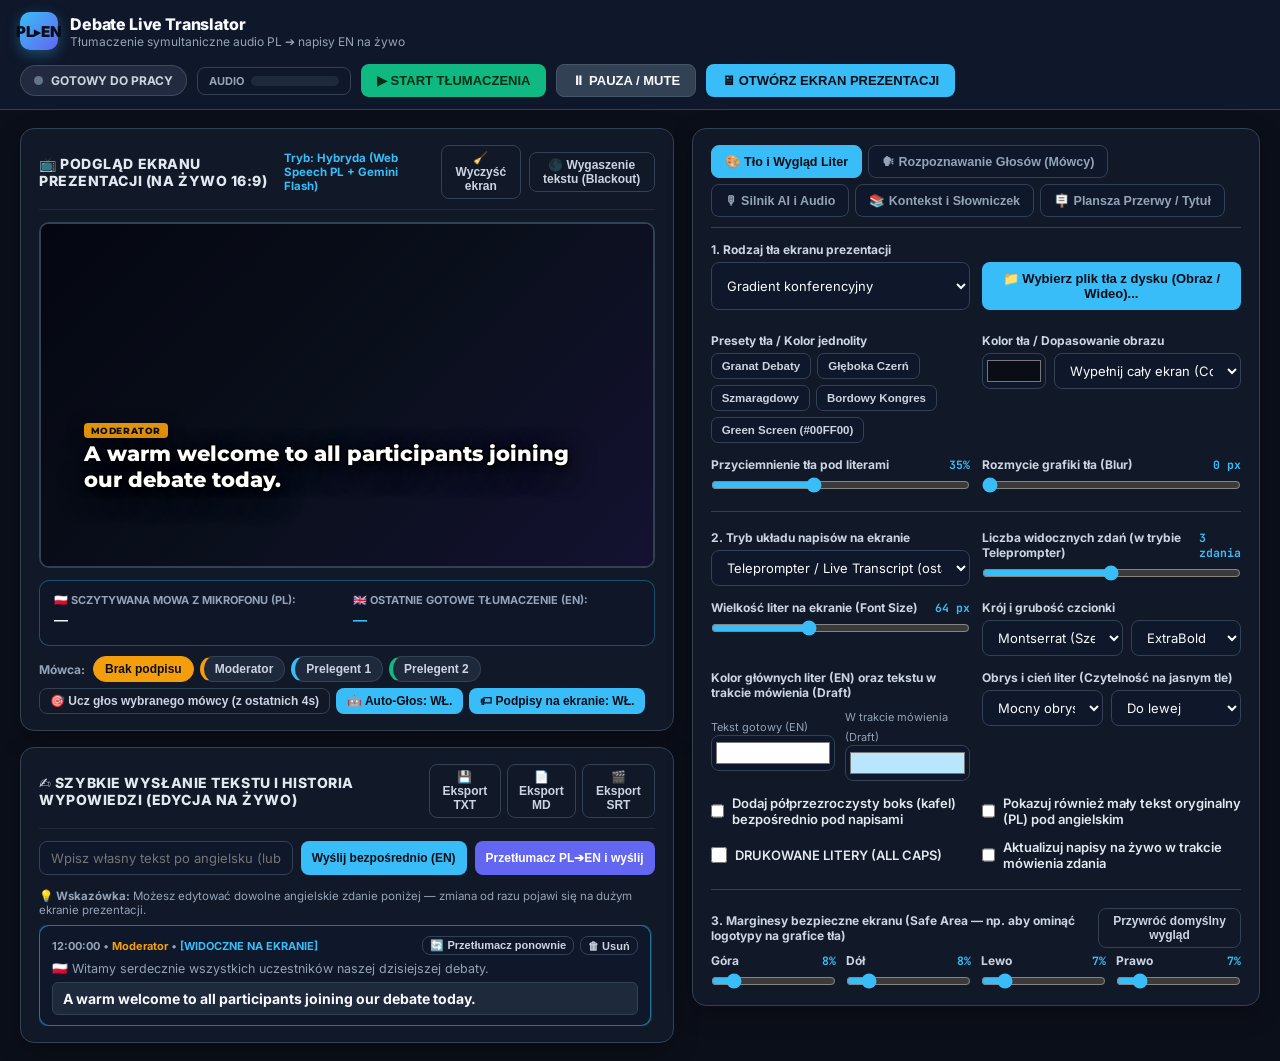
==== index.html @ cc870d62 "Initial commit: Debate Live Translator (PL -> EN) with installer and WeSpeaker CAM++ ONNX" ====
<!DOCTYPE html>
<html lang="pl">
<head>
  <meta charset="UTF-8" />
  <meta name="viewport" content="width=device-width, initial-scale=1.0" />
  <title>Panel Operatora — Debate Live Translator (PL -> EN)</title>
  <link rel="preconnect" href="https://fonts.googleapis.com">
  <link rel="preconnect" href="https://fonts.gstatic.com" crossorigin>
  <link href="https://fonts.googleapis.com/css2?family=Inter:wght@500;600;700;800;900&family=JetBrains+Mono:wght@600;700&family=Montserrat:wght@600;700;800;900&family=Oswald:wght@600;700&family=Roboto:wght@700;900&display=swap" rel="stylesheet">
  <link rel="stylesheet" href="app.css" />
</head>
<body class="operator-body">
  <!-- PASEK GÓRNY OPERATORA -->
  <header class="op-header">
    <div class="op-brand">
      <div class="op-logo-badge">PL▸EN</div>
      <div>
        <div class="op-brand-title">Debate Live Translator</div>
        <div class="op-brand-sub">Tłumaczenie symultaniczne audio PL ➔ napisy EN na żywo</div>
      </div>
    </div>

    <div class="op-transport-bar">
      <!-- Status pracy -->
      <div id="statusPill" class="status-pill">
        <span class="status-dot"></span>
        <span id="statusText">GOTOWY DO PRACY</span>
      </div>

      <!-- Wskaźnik wysterowania dźwięku (VU Meter) -->
      <div class="vu-meter-box" title="Poziom sygnału wejściowego audio na żywo">
        <span class="vu-label">AUDIO</span>
        <div class="vu-track">
          <div id="vuMeterFill" class="vu-fill"></div>
        </div>
      </div>

      <!-- Przyciski Start / Stop / Mute -->
      <button id="btnStartStop" class="btn btn-start">
        ▶ START TŁUMACZENIA
      </button>
      <button id="btnMute" class="btn btn-mute" title="Wycisz wejście na czas przerwy (Skrót: Ctrl+M)">
        ⏸ PAUZA / MUTE
      </button>

      <!-- Otwieranie Ekranu Prezentacji na rzutnik / drugi monitor -->
      <button id="btnOpenScreenWindow" class="btn btn-primary" title="Otwiera czyste okno prezentacji do przeciągnięcia na rzutnik / TV">
        🖥 OTWÓRZ EKRAN PREZENTACJI
      </button>
    </div>
  </header>

  <!-- Pasek komunikatów błędów / ostrzeżeń (ukryty domyślnie) -->
  <div id="errorAlertBox" class="alert-banner hidden" style="margin: 12px 20px 0;">
    <span id="errorAlertText"></span>
    <button id="btnDismissError" class="btn btn-sm btn-outline">Zamknij</button>
  </div>

  <!-- GŁÓWNY OBSZAR ROBOCZY -->
  <main class="op-workspace">
    <!-- LEWA KOLUMNA: Podgląd Ekranu Na Żywo + Sterowanie Napisami + Historia -->
    <div class="op-column">
      <!-- Karta 1: Podgląd Ekranu Prezentacji 16:9 -->
      <section class="card">
        <div class="card-header">
          <div class="card-title">
            <span>📺 Podgląd Ekranu Prezentacji (Na żywo 16:9)</span>
          </div>
          <div style="display: flex; gap: 8px; align-items: center;">
            <span id="activeModeBadge" style="font-size: 11.5px; color: #38bdf8; font-weight: 700;"></span>
            <button id="btnClearScreen" class="btn btn-sm btn-outline" title="Usuwa dotychczasowe napisy z ekranu">
              🧹 Wyczyść ekran
            </button>
            <button id="btnToggleBlackout" class="btn btn-sm btn-outline" title="Ukrywa napisy i zostawia samo tło">
              🌑 Wygaszenie tekstu (Blackout)
            </button>
          </div>
        </div>

        <!-- Mini-Monitor renderujący dokładnie ten sam widok co screen.html -->
        <div class="preview-monitor-wrapper" id="previewMonitorWrapper">
          <div class="stage-bg-layer" id="prevBgLayer">
            <img id="prevBgImage" class="stage-bg-media hidden" alt="" />
            <video id="prevBgVideo" class="stage-bg-media hidden" autoplay loop muted playsinline></video>
            <div id="prevBgOverlay" class="stage-bg-overlay"></div>
          </div>
          <div class="stage-safe-area" id="prevSafeArea">
            <div id="prevCustomBanner" class="stage-custom-banner hidden">
              <div class="banner-card">
                <h1 id="prevBannerTitle" class="banner-title"></h1>
                <p id="prevBannerSubtitle" class="banner-subtitle"></p>
              </div>
            </div>
            <div id="prevSubtitlesContainer" class="stage-subtitles-container">
              <div id="prevSpeakerBadge" class="stage-speaker-badge hidden"></div>
              <div id="prevLinesWrapper" class="stage-lines-wrapper"></div>
            </div>
          </div>
        </div>

        <!-- Podgląd Live Draft (co system słyszy i tłumaczy w tym ułamku sekundy) -->
        <div class="live-draft-panel">
          <div>
            <div class="draft-col-label">🇵🇱 Sczytywana mowa z mikrofonu (PL):</div>
            <div id="liveDraftPl" class="draft-col-text">—</div>
          </div>
          <div>
            <div class="draft-col-label">🇬🇧 Ostatnie gotowe tłumaczenie (EN):</div>
            <div id="liveDraftEn" class="draft-col-text en">—</div>
          </div>
        </div>

        <!-- Pasek szybkiego wyboru aktualnego mówcy oraz statusu Auto-Rozpoznawania Głosu -->
        <div class="speakers-bar" style="justify-content: space-between;">
          <div style="display: flex; align-items: center; flex-wrap: wrap; gap: 6px;">
            <span style="font-size: 12px; font-weight: 700; color: #94a3b8; margin-right: 2px;">Mówca:</span>
            <div id="speakerChipsContainer" style="display: flex; flex-wrap: wrap; gap: 6px;"></div>
          </div>
          <div style="display: flex; align-items: center; gap: 6px; flex-wrap: wrap;">
            <button id="btnQuickLearnActiveVoice" class="btn btn-sm btn-outline" title="Przypisz głos słyszany przez ostatnie 4 sekundy do aktualnie wybranego mówcy">
              🎯 Ucz głos wybranego mówcy (z ostatnich 4s)
            </button>
            <button id="btnQuickToggleAutoVoice" class="btn btn-sm btn-primary" title="Włącz/wyłącz automatyczne rozpoznawanie mówcy po barwie głosu">
              🤖 Auto-Głos: WŁ.
            </button>
            <button id="btnQuickToggleSpeakerBadges" class="btn btn-sm btn-outline" title="Pokaż lub ukryj kolorowe podpisy mówców na dużym ekranie prezentacji">
              🏷 Podpisy na ekranie: WŁ.
            </button>
          </div>
        </div>
      </section>

      <!-- Karta 2: Ręczne wprowadzenie tekstu / Szybka interwencja + Historia Wypowiedzi -->
      <section class="card">
        <div class="card-header">
          <div class="card-title">
            <span>✍️ Szybkie Wysłanie Tekstu i Historia Wypowiedzi (Edycja na żywo)</span>
          </div>
          <div style="display: flex; gap: 6px;">
            <button id="btnExportTxt" class="btn btn-sm btn-outline" title="Zapisz pełny przebieg debaty do pliku TXT">
              💾 Eksport TXT
            </button>
            <button id="btnExportMd" class="btn btn-sm btn-outline" title="Zapisz pełny przebieg debaty PL+EN do pliku Markdown">
              📄 Eksport MD
            </button>
            <button id="btnExportSrt" class="btn btn-sm btn-outline" title="Zapisz napisy w formacie wideo SRT">
              🎬 Eksport SRT
            </button>
          </div>
        </div>

        <!-- Ręczne wpisanie zdania (PL lub EN) -->
        <div style="display: flex; gap: 8px; margin-bottom: 14px; flex-wrap: wrap;">
          <input
            type="text"
            id="manualTextInput"
            class="input"
            style="flex: 1; min-width: 240px;"
            placeholder="Wpisz własny tekst po angielsku (lub po polsku) aby wyświetlić go na ekranie..."
          />
          <button id="btnSendManualEn" class="btn btn-sm btn-primary" title="Wyślij wpisany tekst bezpośrednio na ekran jako gotowe zdanie EN">
            Wyślij bezpośrednio (EN)
          </button>
          <button id="btnTranslateAndSendManual" class="btn btn-sm btn-indigo" title="Przetłumacz wpisany polski tekst przez Gemini i wyślij na ekran">
            Przetłumacz PL➔EN i wyślij
          </button>
        </div>

        <div style="font-size: 11.5px; color: #94a3b8; margin-bottom: 8px;">
          💡 <b>Wskazówka:</b> Możesz edytować dowolne angielskie zdanie poniżej — zmiana od razu pojawi się na dużym ekranie prezentacji.
        </div>

        <!-- Lista dotychczasowych wypowiedzi -->
        <div id="transcriptList" class="transcript-list"></div>
      </section>
    </div>

    <!-- PRAWA KOLUMNA: Konfiguracja Tła, Wielkości Liter, Rozpoznawania Głosów, Silnika Gemini AI, Słowniczka -->
    <div class="op-column">
      <section class="card">
        <!-- Nawigacja Zakładek -->
        <div class="tabs-nav">
          <button class="tab-btn active" data-tab="tabAppearance">🎨 Tło i Wygląd Liter</button>
          <button class="tab-btn" data-tab="tabVoices">🗣 Rozpoznawanie Głosów (Mówcy)</button>
          <button class="tab-btn" data-tab="tabEngine">🎙 Silnik AI i Audio</button>
          <button class="tab-btn" data-tab="tabContext">📚 Kontekst i Słowniczek</button>
          <button class="tab-btn" data-tab="tabBanner">🪧 Plansza Przerwy / Tytuł</button>
        </div>

        <!-- ZAKŁADKA 1: TŁO I WYGLĄD LITER -->
        <div id="tabAppearance" class="tab-pane active">
          <!-- Sekcja A: Wybór Tła -->
          <div class="field-group">
            <label class="field-label">
              <span>1. Rodzaj tła ekranu prezentacji</span>
            </label>
            <div class="form-grid">
              <select id="selBgType" class="select">
                <option value="gradient">Gradient konferencyjny</option>
                <option value="image">Własny obraz / grafika z dysku (JPG, PNG, WebP)</option>
                <option value="video">Własne wideo w pętli z dysku (MP4, WebM)</option>
                <option value="color">Jednolity kolor tła</option>
                <option value="chroma">Green Screen / Chroma Key (do OBS / miksera wideo)</option>
              </select>

              <div>
                <input type="file" id="fileBgUpload" accept="image/*,video/mp4,video/webm" class="hidden" />
                <button id="btnUploadBg" class="btn btn-primary" style="width: 100%;">
                  📁 Wybierz plik tła z dysku (Obraz / Wideo)...
                </button>
              </div>
            </div>
            <div id="bgFileInfo" style="font-size: 12px; color: #38bdf8; margin-top: 4px;"></div>
          </div>

          <!-- Szybkie presety tła i kolorów -->
          <div class="form-grid">
            <div class="field-group">
              <label class="field-label">Presety tła / Kolor jednolity</label>
              <div class="preset-chips">
                <button class="preset-chip" data-bg-preset="navy">Granat Debaty</button>
                <button class="preset-chip" data-bg-preset="cinema-black">Głęboka Czerń</button>
                <button class="preset-chip" data-bg-preset="emerald">Szmaragdowy</button>
                <button class="preset-chip" data-bg-preset="burgundy">Bordowy Kongres</button>
                <button class="preset-chip" data-bg-preset="greenscreen">Green Screen (#00FF00)</button>
              </div>
            </div>

            <div class="field-group">
              <label class="field-label">
                <span>Kolor tła / Dopasowanie obrazu</span>
              </label>
              <div style="display: flex; gap: 8px;">
                <input type="color" id="inpBgColor" value="#090D16" title="Wybierz własny kolor jednolity" style="width: 64px;" />
                <select id="selBgFit" class="select" style="flex: 1;">
                  <option value="cover">Wypełnij cały ekran (Cover)</option>
                  <option value="contain">Dopasuj w całości (Contain — bez przycinania)</option>
                  <option value="fill">Rozciągnij 100% (Stretch)</option>
                </select>
              </div>
            </div>
          </div>

          <!-- Przyciemnienie i rozmycie tła pod napisami -->
          <div class="form-grid">
            <div class="field-group">
              <label class="field-label">
                <span>Przyciemnienie tła pod literami</span>
                <span id="valBgDim" class="field-value-badge">35%</span>
              </label>
              <input type="range" id="rngBgDim" min="0" max="92" step="2" value="35" />
            </div>

            <div class="field-group">
              <label class="field-label">
                <span>Rozmycie grafiki tła (Blur)</span>
                <span id="valBgBlur" class="field-value-badge">0 px</span>
              </label>
              <input type="range" id="rngBgBlur" min="0" max="28" step="1" value="0" />
            </div>
          </div>

          <hr style="border: none; border-top: 1px solid var(--border-color); margin: 4px 0;" />

          <!-- Sekcja B: Typografia i Duże Wyraźne Litery -->
          <div class="form-grid">
            <div class="field-group">
              <label class="field-label">
                <span>2. Tryb układu napisów na ekranie</span>
              </label>
              <select id="selDisplayMode" class="select">
                <option value="teleprompter">Teleprompter / Live Transcript (ostatnie 2–4 zdania)</option>
                <option value="single-center">Tylko aktualna wypowiedź (Centralnie na środku)</option>
                <option value="lower-third">Napisy u dołu ekranu (Dolna belka / Cinema)</option>
              </select>
            </div>

            <div class="field-group">
              <label class="field-label">
                <span>Liczba widocznych zdań (w trybie Teleprompter)</span>
                <span id="valMaxItems" class="field-value-badge">3 zdania</span>
              </label>
              <input type="range" id="rngMaxItems" min="1" max="5" step="1" value="3" />
            </div>
          </div>

          <div class="form-grid">
            <div class="field-group">
              <label class="field-label">
                <span>Wielkość liter na ekranie (Font Size)</span>
                <span id="valFontSize" class="field-value-badge">64 px</span>
              </label>
              <input type="range" id="rngFontSize" min="28" max="125" step="2" value="64" />
            </div>

            <div class="field-group">
              <label class="field-label">
                <span>Krój i grubość czcionki</span>
              </label>
              <div style="display: flex; gap: 8px;">
                <select id="selFontFamily" class="select" style="flex: 1;">
                  <option value="'Montserrat', 'Segoe UI', system-ui, sans-serif">Montserrat (Szeroka, konferencyjna)</option>
                  <option value="'Inter', 'Segoe UI', system-ui, sans-serif">Inter (Nowoczesna, czytelna)</option>
                  <option value="'Roboto', Arial, sans-serif">Roboto (Klasyczna TV)</option>
                  <option value="'Oswald', Impact, sans-serif">Oswald (Wysoka, kondensowana)</option>
                  <option value="'Arial Black', Gadget, sans-serif">Arial Black (Maksymalnie gruba)</option>
                  <option value="Georgia, serif">Georgia (Szeryfowa, elegancka)</option>
                </select>
                <select id="selFontWeight" class="select" style="width: 110px;">
                  <option value="600">SemiBold</option>
                  <option value="700">Bold</option>
                  <option value="800" selected>ExtraBold</option>
                  <option value="900">Black</option>
                </select>
              </div>
            </div>
          </div>

          <div class="form-grid">
            <div class="field-group">
              <label class="field-label">Kolor głównych liter (EN) oraz tekstu w trakcie mówienia (Draft)</label>
              <div style="display: flex; gap: 10px; align-items: center;">
                <div style="flex: 1;">
                  <span style="font-size: 11px; color: #94a3b8;">Tekst gotowy (EN)</span>
                  <input type="color" id="inpTextColor" value="#FFFFFF" />
                </div>
                <div style="flex: 1;">
                  <span style="font-size: 11px; color: #94a3b8;">W trakcie mówienia (Draft)</span>
                  <input type="color" id="inpDraftColor" value="#BAE6FD" />
                </div>
              </div>
            </div>

            <div class="field-group">
              <label class="field-label">
                <span>Obrys i cień liter (Czytelność na jasnym tle)</span>
              </label>
              <div style="display: flex; gap: 8px;">
                <select id="selTextShadow" class="select" style="flex: 1;">
                  <option value="strong-outline">Mocny obrys + cień (Najlepsza czytelność)</option>
                  <option value="strong-drop">Głęboki cień kinowy</option>
                  <option value="soft">Delikatny cień</option>
                  <option value="neon-glow">Poświata konferencyjna</option>
                  <option value="none">Brak cienia</option>
                </select>
                <select id="selTextAlign" class="select" style="width: 130px;">
                  <option value="center">Wyśrodkuj</option>
                  <option value="left">Do lewej</option>
                </select>
              </div>
            </div>
          </div>

          <div class="form-grid">
            <label class="checkbox-row">
              <input type="checkbox" id="chkTextBoxEnabled" />
              <span>Dodaj półprzezroczysty boks (kafel) bezpośrednio pod napisami</span>
            </label>

            <label class="checkbox-row">
              <input type="checkbox" id="chkShowPolishOriginal" />
              <span>Pokazuj również mały tekst oryginalny (PL) pod angielskim</span>
            </label>

            <label class="checkbox-row">
              <input type="checkbox" id="chkUppercaseText" />
              <span>DRUKOWANE LITERY (ALL CAPS)</span>
            </label>

            <label class="checkbox-row">
              <input type="checkbox" id="chkShowLiveDraft" checked />
              <span>Aktualizuj napisy na żywo w trakcie mówienia zdania</span>
            </label>
          </div>

          <hr style="border: none; border-top: 1px solid var(--border-color); margin: 4px 0;" />

          <!-- Sekcja C: Marginesy bezpieczne (aby nie zasłaniać logotypów na tle) -->
          <div class="field-group">
            <label class="field-label">
              <span>3. Marginesy bezpieczne ekranu (Safe Area — np. aby ominąć logotypy na grafice tła)</span>
              <button id="btnResetAppearance" class="btn btn-sm btn-outline">Przywróć domyślny wygląd</button>
            </label>
            <div class="form-grid-4">
              <div class="field-group">
                <label class="field-label">Góra <span id="valMarginTop" class="field-value-badge">8%</span></label>
                <input type="range" id="rngMarginTop" min="2" max="45" step="1" value="8" />
              </div>
              <div class="field-group">
                <label class="field-label">Dół <span id="valMarginBottom" class="field-value-badge">8%</span></label>
                <input type="range" id="rngMarginBottom" min="2" max="45" step="1" value="8" />
              </div>
              <div class="field-group">
                <label class="field-label">Lewo <span id="valMarginLeft" class="field-value-badge">7%</span></label>
                <input type="range" id="rngMarginLeft" min="2" max="35" step="1" value="7" />
              </div>
              <div class="field-group">
                <label class="field-label">Prawo <span id="valMarginRight" class="field-value-badge">7%</span></label>
                <input type="range" id="rngMarginRight" min="2" max="35" step="1" value="7" />
              </div>
            </div>
          </div>
        </div>

        <!-- ZAKŁADKA: ROZPOZNAWANIE GŁOSÓW (MÓWCY) -->
        <div id="tabVoices" class="tab-pane">
          <div class="help-note">
            <b>Automatyczne rozpoznawanie głosów (Voiceprint ID):</b> System analizuje barwę głosu (widmo Mel + ton podstawowy F0 krtani) w czasie rzeczywistym. Możesz przyuczyć głos każdego prelegenta <b>jednym kliknięciem w trakcie debaty</b> (z bufora ostatnich 4 sekund mowy), <b>nagrać próbkę 4s</b> przed debatą lub <b>wgrać plik audio</b> z głosem mówcy.
          </div>

          <!-- Pasek telemetrii głosu na żywo -->
          <div class="voice-live-telemetry">
            <div>
              <span style="color: #94a3b8; font-weight: 600;">Wykryty głos na żywo:</span>
              <b id="voiceLiveDetectedLabel" style="color: #38bdf8; margin-left: 6px;">Oczekiwanie na mowę...</b>
            </div>
            <div style="display: flex; align-items: center; gap: 14px;">
              <span>Ton głosu (F0): <b id="voiceLivePitchLabel" style="color: #cbd5e1; font-family: 'JetBrains Mono', monospace;">— Hz</b></span>
              <span>Dopasowanie: <b id="voiceLiveConfidenceLabel" style="color: #10b981; font-family: 'JetBrains Mono', monospace;">—%</b></span>
            </div>
          </div>

          <!-- Przełączniki globalne dla rozpoznawania mówców -->
          <div class="form-grid">
            <label class="checkbox-row">
              <input type="checkbox" id="chkAutoVoiceId" checked />
              <span>Automatycznie przełączaj mówcę po rozpoznaniu głosu</span>
            </label>

            <label class="checkbox-row">
              <input type="checkbox" id="chkShowSpeakerBadge" checked />
              <span>Wyświetlaj kolorowe podpisy mówców przy zdaniach na ekranie</span>
            </label>
          </div>

          <div class="field-group">
            <label class="field-label">
              <span>Czułość zmiany mówcy (Próg pewności dopasowania barwy głosu)</span>
              <span id="valVoiceSensitivity" class="field-value-badge">68%</span>
            </label>
            <input type="range" id="rngVoiceSensitivity" min="52" max="86" step="2" value="68" />
          </div>

          <!-- Dodawanie nowego prelegenta -->
          <div class="field-group">
            <label class="field-label">
              <span>Profile głosowe uczestników debaty (Imię i nazwisko, kolor etykiety, próbka głosu)</span>
            </label>
            <div style="display: flex; gap: 8px;">
              <input
                type="text"
                id="inpNewSpeakerName"
                class="input"
                placeholder="Wpisz imię i nazwisko lub rolę (np. Jan Kowalski, Moderator)..."
              />
              <button id="btnAddVoiceSpeaker" class="btn btn-primary btn-sm" style="white-space: nowrap;">
                ➕ Dodaj mówcę
              </button>
            </div>
          </div>

          <div id="voiceEnrollmentStatusMsg" style="font-size: 12px; color: #38bdf8; min-height: 18px;"></div>

          <!-- Lista kart prelegentów z przyciskami przyuczania głosu -->
          <div id="voiceProfilesContainer" class="voice-profiles-list"></div>
          <input type="file" id="fileVoiceSampleUpload" accept="audio/*,video/mp4,video/webm" class="hidden" />
        </div>

        <!-- ZAKŁADKA 2: SILNIK AI I AUDIO -->
        <div id="tabEngine" class="tab-pane">
          <div class="help-note">
            Aplikacja obsługuje dwa tryby pracy z <b>Google Gemini API</b> oraz <b>Tryb Demo</b>. Klucz API możesz bezpłatnie lub komercyjnie wygenerować w <b>Google AI Studio (aistudio.google.com)</b>. Klucz jest zapisywany wyłącznie lokalnie na Twoim laptopie.
          </div>

          <div class="field-group">
            <label class="field-label">
              <span>Klucz Google Gemini API (GEMINI_API_KEY)</span>
            </label>
            <div style="display: flex; gap: 8px;">
              <input
                type="password"
                id="inpGeminiKey"
                class="input"
                placeholder="Wklej swój klucz AIzaSy..."
                autocomplete="off"
              />
              <button id="btnToggleKeyVisibility" class="btn btn-outline btn-sm">👁 Pokaż</button>
              <button id="btnTestGeminiKey" class="btn btn-primary btn-sm">⚡ Testuj połączenie</button>
            </div>
            <div id="geminiTestResult" style="font-size: 12px; margin-top: 4px;"></div>
          </div>

          <div class="form-grid">
            <div class="field-group">
              <label class="field-label">Tryb przetwarzania mowy i tłumaczenia</label>
              <select id="selEngineMode" class="select">
                <option value="hybrid">1. Hybryda (Web Speech PL na żywo + Gemini Flash) — Najniższe opóźnienie</option>
                <option value="gemini-audio">2. Bezpośredni strumień Audio ➔ Gemini Multimodal Audio API</option>
                <option value="demo">3. Tryb Demo / Symulacja Debaty (Test ekranu bez mikrofonu i klucza)</option>
              </select>
            </div>

            <div class="field-group">
              <label class="field-label">
                <span>Model Google Gemini</span>
                <button id="btnDetectModels" class="btn btn-sm btn-outline" style="padding: 2px 7px;">🔄 Wykryj dostępne modele</button>
              </label>
              <select id="selGeminiModel" class="select">
                <option value="gemini-flash-latest">gemini-flash-latest (Zalecany — zawsze najnowszy Flash)</option>
                <option value="gemini-3-flash-preview">gemini-3-flash-preview (Gemini 3 Flash)</option>
                <option value="gemini-3.1-flash-lite-preview">gemini-3.1-flash-lite-preview (Ultra-szybki Lite)</option>
                <option value="gemini-2.5-flash-lite">gemini-2.5-flash-lite</option>
                <option value="gemini-2.5-flash">gemini-2.5-flash</option>
              </select>
            </div>
          </div>

          <div class="form-grid">
            <div class="field-group">
              <label class="field-label">
                <span>Urządzenie wejściowe Audio (Mikser USB / Line-In / Mikrofon)</span>
                <button id="btnRefreshAudioDevices" class="btn btn-sm btn-outline" style="padding: 2px 7px;">🔄 Odśwież</button>
              </label>
              <select id="selAudioDevice" class="select">
                <option value="default">Domyślne urządzenie wejściowe systemu</option>
              </select>
            </div>

            <div class="field-group">
              <label class="field-label">
                <span>Częstotliwość aktualizacji Live Draft w trakcie zdania</span>
                <span id="valDraftInterval" class="field-value-badge">1.1 s</span>
              </label>
              <input type="range" id="rngDraftInterval" min="600" max="2500" step="100" value="1100" />
            </div>
          </div>
        </div>

        <!-- ZAKŁADKA 3: KONTEKST DEBATY I SŁOWNICZEK -->
        <div id="tabContext" class="tab-pane">
          <div class="help-note">
            Wpisz tutaj temat debaty, nazwiska prelegentów, nazwy własne firm oraz skróty branżowe. Sztuczna inteligencja Gemini będzie z nich korzystać podczas każdego tłumaczenia, automatycznie korygując ewentualne przekręcenia nazwisk przez mikrofon.
          </div>

          <div class="field-group">
            <label class="field-label">Temat i kontekst debaty (instrukcja dla tłumacza AI)</label>
            <textarea
              id="txtDebateTopic"
              class="textarea"
              placeholder="np. Debata o transformacji energetycznej, cyberbezpieczeństwie i roli AI w polskiej gospodarce..."
            ></textarea>
          </div>

          <div class="field-group">
            <label class="field-label">Słowniczek pojęć, nazwisk i nazw własnych (1 pojęcie na linię lub lista)</label>
            <textarea
              id="txtGlossary"
              class="textarea"
              style="min-height: 110px;"
              placeholder="np.&#10;Jan Kowalski (Prezes Zarządu XYZ)&#10;KPO = National Recovery Plan (KPO)&#10;UKE = Office of Electronic Communications"
            ></textarea>
          </div>

          <div class="field-group">
            <label class="field-label">Lista prelegentów (do szybkiego przełączania podpisu mówcy pod podglądem)</label>
            <div style="display: flex; gap: 8px;">
              <input
                type="text"
                id="inpSpeakersList"
                class="input"
                placeholder="Oddziel przecinkami, np. Moderator, Jan Nowak, Anna Kowalska"
              />
              <button id="btnSaveSpeakers" class="btn btn-primary btn-sm">Zapisz mówców</button>
            </div>
          </div>
        </div>

        <!-- ZAKŁADKA 4: PLANSZA PRZERWY / POWITANIA -->
        <div id="tabBanner" class="tab-pane">
          <div class="help-note">
            Plansza pozwala wyświetlić na dużym ekranie estetyczny tytuł debaty przed rozpoczęciem wydarzenia lub komunikat o przerwie (zamiast napisów tłumaczenia).
          </div>

          <div class="field-group">
            <label class="field-label">Główny tytuł planszy (EN / PL)</label>
            <input
              type="text"
              id="inpBannerTitle"
              class="input"
              placeholder="np. WELCOME TO THE PANEL DEBATE"
            />
          </div>

          <div class="field-group">
            <label class="field-label">Podtytuł / informacja dodatkowa</label>
            <input
              type="text"
              id="inpBannerSubtitle"
              class="input"
              placeholder="np. Live English Translation — Starting Shortly"
            />
          </div>

          <div style="display: flex; gap: 10px; flex-wrap: wrap;">
            <button id="btnToggleBanner" class="btn btn-primary">
              🪧 Wyświetl planszę na ekranie prezentacji
            </button>
            <button class="btn btn-outline btn-sm" data-banner-preset="welcome">
              Preset: Powitanie (Welcome)
            </button>
            <button class="btn btn-outline btn-sm" data-banner-preset="break">
              Preset: Przerwa (Short Break)
            </button>
            <button class="btn btn-outline btn-sm" data-banner-preset="qa">
              Preset: Sesja Q&A
            </button>
          </div>
        </div>
      </section>
    </div>
  </main>

  <script type="module" src="operator.js"></script>
</body>
</html>
---- app.css ----
/* ==========================================================================
   app.css — Stylizacja Panelu Operatora (index.html) i Ekranu Prezentacji (screen.html)
   ========================================================================== */

:root {
  --bg-app: #0b0f19;
  --bg-panel: #111827;
  --bg-card: #1e293b;
  --bg-input: #0f172a;
  --border-color: #334155;
  --text-main: #f8fafc;
  --text-muted: #94a3b8;
  --accent-blue: #38bdf8;
  --accent-indigo: #6366f1;
  --accent-green: #10b981;
  --accent-amber: #f59e0b;
  --accent-red: #ef4444;
}

* {
  box-sizing: border-box;
  margin: 0;
  padding: 0;
}

.hidden {
  display: none !important;
}

/* ==========================================================================
   1. EKRAN PREZENTACJI (screen.html) + MINI-PODGLĄD
   ========================================================================== */

.presentation-body {
  width: 100vw;
  height: 100vh;
  overflow: hidden;
  background: #090d16;
  color: #ffffff;
  position: relative;
  user-select: none;
  font-family: 'Montserrat', system-ui, -apple-system, sans-serif;
}

.presentation-body.cursor-hidden {
  cursor: none;
}

.stage-bg-layer {
  position: absolute;
  inset: 0;
  width: 100%;
  height: 100%;
  z-index: 1;
  overflow: hidden;
  transition: background 0.3s ease;
}

.stage-bg-media {
  position: absolute;
  inset: 0;
  width: 100%;
  height: 100%;
  object-position: center center;
}

.stage-bg-overlay {
  position: absolute;
  inset: 0;
  width: 100%;
  height: 100%;
  z-index: 2;
  transition: background 0.25s ease;
}

.stage-safe-area {
  position: relative;
  z-index: 5;
  width: 100%;
  height: 100%;
  display: flex;
  flex-direction: column;
  justify-content: center;
  align-items: stretch;
  transition: padding 0.2s ease;
}

.stage-custom-banner {
  width: 100%;
  display: flex;
  flex-direction: column;
  align-items: center;
  justify-content: center;
  animation: stageFadeIn 0.35s ease;
}

.banner-card {
  max-width: 92%;
}

.banner-title {
  line-height: 1.2;
  margin-bottom: 0.35em;
  word-wrap: break-word;
}

.banner-subtitle {
  line-height: 1.35;
  opacity: 0.9;
}

.stage-subtitles-container {
  width: 100%;
  display: flex;
  flex-direction: column;
  justify-content: center;
  transition: all 0.2s ease;
}

.stage-speaker-badge,
.stage-line-speaker {
  display: inline-block;
  color: #090d16;
  font-weight: 800;
  text-transform: uppercase;
  letter-spacing: 0.06em;
  box-shadow: 0 4px 16px rgba(0, 0, 0, 0.5);
}

.stage-lines-wrapper {
  width: 100%;
  display: flex;
  flex-direction: column;
  justify-content: flex-start;
}

.stage-line-item {
  width: 100%;
  transition: opacity 0.4s ease;
}

.stage-line-en {
  word-wrap: break-word;
  overflow-wrap: break-word;
  transition: color 0.35s ease;
}

.stage-line-pl {
  font-weight: 600;
  opacity: 0.9;
}

@keyframes stageFadeIn {
  from { opacity: 0; }
  to { opacity: 1; }
}

.stage-floating-hud {
  position: fixed;
  right: 24px;
  bottom: 24px;
  z-index: 50;
  display: flex;
  align-items: center;
  gap: 12px;
  background: rgba(15, 23, 42, 0.88);
  border: 1px solid rgba(255, 255, 255, 0.18);
  padding: 10px 16px;
  border-radius: 12px;
  backdrop-filter: blur(10px);
  transition: opacity 0.35s ease, transform 0.35s ease;
}

.stage-floating-hud.hud-hidden {
  opacity: 0;
  pointer-events: none;
  transform: translateY(10px);
}

.hud-hint {
  font-size: 13px;
  color: #cbd5e1;
}

.hud-btn {
  background: var(--accent-blue);
  color: #090d16;
  border: none;
  border-radius: 8px;
  padding: 7px 14px;
  font-weight: 700;
  font-size: 13px;
  cursor: pointer;
}

.hud-btn:hover {
  filter: brightness(1.1);
}

/* ==========================================================================
   2. PANEL OPERATORA (index.html)
   ========================================================================== */

.operator-body {
  background: var(--bg-app);
  color: var(--text-main);
  font-family: 'Inter', system-ui, -apple-system, sans-serif;
  min-height: 100vh;
  display: flex;
  flex-direction: column;
}

/* Pasek Górny (Top Broadcast Bar) */
.op-header {
  background: #0f172a;
  border-bottom: 1px solid var(--border-color);
  padding: 12px 20px;
  display: flex;
  align-items: center;
  justify-content: space-between;
  flex-wrap: wrap;
  gap: 14px;
  position: sticky;
  top: 0;
  z-index: 40;
}

.op-brand {
  display: flex;
  align-items: center;
  gap: 12px;
}

.op-logo-badge {
  width: 38px;
  height: 38px;
  border-radius: 10px;
  background: linear-gradient(135deg, #38bdf8, #6366f1);
  display: flex;
  align-items: center;
  justify-content: center;
  font-weight: 900;
  font-size: 15px;
  color: #090d16;
  box-shadow: 0 4px 14px rgba(56, 189, 248, 0.35);
}

.op-brand-title {
  font-size: 16px;
  font-weight: 800;
  letter-spacing: -0.01em;
}

.op-brand-sub {
  font-size: 12px;
  color: var(--text-muted);
}

/* Główny pasek sterowania na żywo (Start / Stop / VU Meter / Otwórz Ekran) */
.op-transport-bar {
  display: flex;
  align-items: center;
  gap: 10px;
  flex-wrap: wrap;
}

.status-pill {
  display: inline-flex;
  align-items: center;
  gap: 8px;
  padding: 7px 13px;
  border-radius: 999px;
  font-size: 12px;
  font-weight: 700;
  background: rgba(148, 163, 184, 0.14);
  color: #cbd5e1;
  border: 1px solid rgba(148, 163, 184, 0.25);
}

.status-dot {
  width: 9px;
  height: 9px;
  border-radius: 50%;
  background: #64748b;
}

.status-pill.is-running {
  background: rgba(16, 185, 129, 0.15);
  color: #6ee7b7;
  border-color: rgba(16, 185, 129, 0.4);
}

.status-pill.is-running .status-dot {
  background: #10b981;
  box-shadow: 0 0 10px #10b981;
  animation: pulseDot 1.2s infinite;
}

.status-pill.is-muted {
  background: rgba(245, 158, 11, 0.16);
  color: #fcd34d;
  border-color: rgba(245, 158, 11, 0.45);
}

.status-pill.is-muted .status-dot {
  background: #f59e0b;
}

.status-pill.is-error {
  background: rgba(239, 68, 68, 0.16);
  color: #fca5a5;
  border-color: rgba(239, 68, 68, 0.45);
}

.status-pill.is-error .status-dot {
  background: #ef4444;
}

@keyframes pulseDot {
  0%, 100% { transform: scale(1); opacity: 1; }
  50% { transform: scale(1.35); opacity: 0.65; }
}

/* Wskaźnik wysterowania mikrofonu (VU Meter) */
.vu-meter-box {
  display: flex;
  align-items: center;
  gap: 7px;
  background: var(--bg-input);
  border: 1px solid var(--border-color);
  padding: 6px 11px;
  border-radius: 8px;
}

.vu-label {
  font-size: 11px;
  font-weight: 700;
  color: var(--text-muted);
}

.vu-track {
  width: 88px;
  height: 10px;
  background: #1e293b;
  border-radius: 99px;
  overflow: hidden;
  position: relative;
}

.vu-fill {
  height: 100%;
  width: 0%;
  background: linear-gradient(90deg, #10b981 0%, #f59e0b 75%, #ef4444 100%);
  transition: width 0.06s linear;
}

/* Przyciski */
.btn {
  display: inline-flex;
  align-items: center;
  justify-content: center;
  gap: 7px;
  padding: 8px 15px;
  border-radius: 8px;
  font-size: 13px;
  font-weight: 700;
  cursor: pointer;
  border: 1px solid transparent;
  transition: all 0.15s ease;
  color: var(--text-main);
  background: var(--bg-card);
}

.btn:hover {
  filter: brightness(1.1);
}

.btn:active {
  transform: translateY(1px);
}

.btn-start {
  background: var(--accent-green);
  color: #052e16;
}

.btn-stop {
  background: var(--accent-red);
  color: #ffffff;
}

.btn-mute {
  background: #334155;
  border-color: #475569;
}

.btn-mute.active {
  background: var(--accent-amber);
  color: #090d16;
}

.btn-primary {
  background: var(--accent-blue);
  color: #090d16;
}

.btn-indigo {
  background: var(--accent-indigo);
  color: #ffffff;
}

.btn-outline {
  background: transparent;
  border-color: var(--border-color);
  color: #cbd5e1;
}

.btn-outline:hover {
  background: rgba(255, 255, 255, 0.06);
}

.btn-sm {
  padding: 5px 10px;
  font-size: 12px;
}

/* Główna siatka robocza Operatora (2 kolumny) */
.op-workspace {
  flex: 1;
  display: grid;
  grid-template-columns: 1.15fr 1fr;
  gap: 18px;
  padding: 18px 20px;
  max-width: 1920px;
  width: 100%;
  margin: 0 auto;
}

@media (max-width: 1200px) {
  .op-workspace {
    grid-template-columns: 1fr;
  }
}

.op-column {
  display: flex;
  flex-direction: column;
  gap: 16px;
}

.card {
  background: var(--bg-panel);
  border: 1px solid var(--border-color);
  border-radius: 14px;
  padding: 16px 18px;
  box-shadow: 0 8px 24px rgba(0, 0, 0, 0.25);
}

.card-header {
  display: flex;
  align-items: center;
  justify-content: space-between;
  gap: 10px;
  margin-bottom: 12px;
  padding-bottom: 10px;
  border-bottom: 1px solid rgba(255, 255, 255, 0.07);
}

.card-title {
  font-size: 14px;
  font-weight: 800;
  text-transform: uppercase;
  letter-spacing: 0.04em;
  color: #e2e8f0;
  display: flex;
  align-items: center;
  gap: 8px;
}

/* Mini-Monitor Podglądu Na Żywo (16:9) */
.preview-monitor-wrapper {
  width: 100%;
  aspect-ratio: 16 / 9;
  border-radius: 10px;
  overflow: hidden;
  border: 2px solid #334155;
  position: relative;
  background: #050811;
  box-shadow: inset 0 0 20px rgba(0, 0, 0, 0.8);
}

/* Pasek szybkich akcji pod monitorem */
.quick-stage-actions {
  display: flex;
  flex-wrap: wrap;
  gap: 8px;
  margin-top: 12px;
}

/* Boks Aktualnie Mówione (Live Draft PL -> EN) */
.live-draft-panel {
  background: rgba(15, 23, 42, 0.9);
  border: 1px solid rgba(56, 189, 248, 0.35);
  border-radius: 10px;
  padding: 12px 14px;
  margin-top: 12px;
  display: grid;
  grid-template-columns: 1fr 1fr;
  gap: 12px;
}

.draft-col-label {
  font-size: 11px;
  font-weight: 700;
  text-transform: uppercase;
  color: var(--text-muted);
  margin-bottom: 4px;
}

.draft-col-text {
  font-size: 14px;
  font-weight: 600;
  min-height: 22px;
  color: #f1f5f9;
}

.draft-col-text.en {
  color: var(--accent-blue);
  font-weight: 700;
}

/* Lista Mówców (Szybkie przyciski) */
.speakers-bar {
  display: flex;
  align-items: center;
  flex-wrap: wrap;
  gap: 6px;
  margin-top: 10px;
}

.speaker-chip {
  padding: 5px 11px;
  border-radius: 999px;
  font-size: 12px;
  font-weight: 700;
  background: #1e293b;
  color: #cbd5e1;
  border: 1px solid #334155;
  cursor: pointer;
}

.speaker-chip.active {
  background: var(--accent-amber);
  color: #090d16;
  border-color: var(--accent-amber);
}

/* Historia Wypowiedzi (Transkrypcja z edycją na żywo) */
.transcript-list {
  display: flex;
  flex-direction: column;
  gap: 10px;
  max-height: 360px;
  overflow-y: auto;
  padding-right: 4px;
}

.transcript-item {
  background: var(--bg-input);
  border: 1px solid var(--border-color);
  border-radius: 10px;
  padding: 10px 12px;
  display: flex;
  flex-direction: column;
  gap: 6px;
}

.transcript-item.is-on-screen {
  border-color: rgba(56, 189, 248, 0.55);
  box-shadow: 0 0 0 1px rgba(56, 189, 248, 0.2);
}

.transcript-meta {
  display: flex;
  align-items: center;
  justify-content: space-between;
  font-size: 11px;
  color: var(--text-muted);
}

.transcript-pl {
  font-size: 12.5px;
  color: #94a3b8;
}

.transcript-en-input {
  width: 100%;
  background: #1e293b;
  border: 1px solid #334155;
  border-radius: 6px;
  color: #f8fafc;
  font-size: 14px;
  font-weight: 700;
  padding: 7px 10px;
  font-family: inherit;
}

.transcript-en-input:focus {
  outline: none;
  border-color: var(--accent-blue);
}

/* Zakładki Konfiguracji po prawej stronie */
.tabs-nav {
  display: flex;
  gap: 6px;
  border-bottom: 1px solid var(--border-color);
  padding-bottom: 10px;
  margin-bottom: 14px;
  flex-wrap: wrap;
}

.tab-btn {
  padding: 8px 13px;
  border-radius: 8px;
  font-size: 12.5px;
  font-weight: 700;
  background: var(--bg-input);
  color: var(--text-muted);
  border: 1px solid var(--border-color);
  cursor: pointer;
}

.tab-btn.active {
  background: var(--accent-blue);
  color: #090d16;
  border-color: var(--accent-blue);
}

.tab-pane {
  display: none;
  flex-direction: column;
  gap: 14px;
}

.tab-pane.active {
  display: flex;
}

/* Formularze i kontrolki */
.form-grid {
  display: grid;
  grid-template-columns: 1fr 1fr;
  gap: 12px;
}

.form-grid-4 {
  display: grid;
  grid-template-columns: repeat(4, 1fr);
  gap: 10px;
}

@media (max-width: 720px) {
  .form-grid, .form-grid-4 {
    grid-template-columns: 1fr;
  }
}

.field-group {
  display: flex;
  flex-direction: column;
  gap: 5px;
}

.field-label {
  font-size: 12px;
  font-weight: 700;
  color: #cbd5e1;
  display: flex;
  justify-content: space-between;
  align-items: center;
}

.field-value-badge {
  color: var(--accent-blue);
  font-family: 'JetBrains Mono', monospace;
  font-size: 11.5px;
}

.input,
.select,
.textarea {
  width: 100%;
  background: var(--bg-input);
  border: 1px solid var(--border-color);
  border-radius: 8px;
  padding: 8px 11px;
  color: var(--text-main);
  font-size: 13px;
  font-family: inherit;
}

.textarea {
  resize: vertical;
  min-height: 76px;
  line-height: 1.45;
}

.input:focus,
.select:focus,
.textarea:focus {
  outline: none;
  border-color: var(--accent-blue);
}

input[type="range"] {
  width: 100%;
  accent-color: var(--accent-blue);
  cursor: pointer;
}

input[type="color"] {
  width: 100%;
  height: 36px;
  border: 1px solid var(--border-color);
  border-radius: 8px;
  background: var(--bg-input);
  padding: 2px;
  cursor: pointer;
}

.checkbox-row {
  display: flex;
  align-items: center;
  gap: 8px;
  font-size: 13px;
  font-weight: 600;
  cursor: pointer;
  color: #e2e8f0;
}

.checkbox-row input[type="checkbox"] {
  width: 16px;
  height: 16px;
  accent-color: var(--accent-blue);
}

.preset-chips {
  display: flex;
  flex-wrap: wrap;
  gap: 6px;
}

.preset-chip {
  padding: 6px 10px;
  border-radius: 7px;
  font-size: 11.5px;
  font-weight: 700;
  border: 1px solid var(--border-color);
  background: var(--bg-input);
  color: #cbd5e1;
  cursor: pointer;
}

.preset-chip:hover {
  border-color: var(--accent-blue);
  color: #ffffff;
}

.alert-banner {
  background: rgba(239, 68, 68, 0.15);
  border: 1px solid rgba(239, 68, 68, 0.45);
  color: #fecaca;
  padding: 10px 14px;
  border-radius: 10px;
  font-size: 13px;
  display: flex;
  align-items: center;
  justify-content: space-between;
  gap: 10px;
}

.help-note {
  font-size: 12px;
  color: var(--text-muted);
  line-height: 1.45;
  background: rgba(15, 23, 42, 0.65);
  padding: 9px 12px;
  border-radius: 8px;
  border-left: 3px solid var(--accent-blue);
}

/* ==========================================================================
   3. MODUŁ ROZPOZNAWANIA GŁOSÓW (VOICEPRINT ID)
   ========================================================================== */

.voice-profiles-list {
  display: flex;
  flex-direction: column;
  gap: 10px;
}

.voice-profile-row {
  background: var(--bg-input);
  border: 1px solid var(--border-color);
  border-radius: 10px;
  padding: 10px 12px;
  display: flex;
  align-items: center;
  justify-content: space-between;
  flex-wrap: wrap;
  gap: 10px;
  transition: border-color 0.2s ease;
}

.voice-profile-row.is-active-speaker {
  border-color: var(--accent-amber);
  box-shadow: 0 0 0 1px rgba(245, 158, 11, 0.25);
}

.voice-profile-main {
  display: flex;
  align-items: center;
  gap: 8px;
  flex: 1;
  min-width: 210px;
}

.voice-color-picker {
  width: 32px !important;
  height: 32px !important;
  padding: 2px !important;
  border-radius: 6px !important;
  flex-shrink: 0;
}

.voice-name-input {
  max-width: 185px;
  font-weight: 700;
}

.voice-status-badge {
  font-size: 11px;
  font-weight: 700;
  padding: 4px 8px;
  border-radius: 999px;
  background: rgba(148, 163, 184, 0.14);
  color: #94a3b8;
  white-space: nowrap;
}

.voice-status-badge.is-enrolled {
  background: rgba(16, 185, 129, 0.16);
  color: #6ee7b7;
  border: 1px solid rgba(16, 185, 129, 0.35);
}

.voice-status-badge.is-recording {
  background: rgba(239, 68, 68, 0.2);
  color: #fca5a5;
  border: 1px solid rgba(239, 68, 68, 0.5);
  animation: pulseDot 0.9s infinite;
}

.voice-profile-actions {
  display: flex;
  align-items: center;
  flex-wrap: wrap;
  gap: 6px;
}

.voice-live-telemetry {
  background: rgba(15, 23, 42, 0.85);
  border: 1px solid rgba(56, 189, 248, 0.3);
  border-radius: 10px;
  padding: 10px 13px;
  display: flex;
  align-items: center;
  justify-content: space-between;
  flex-wrap: wrap;
  gap: 10px;
  font-size: 12px;
}
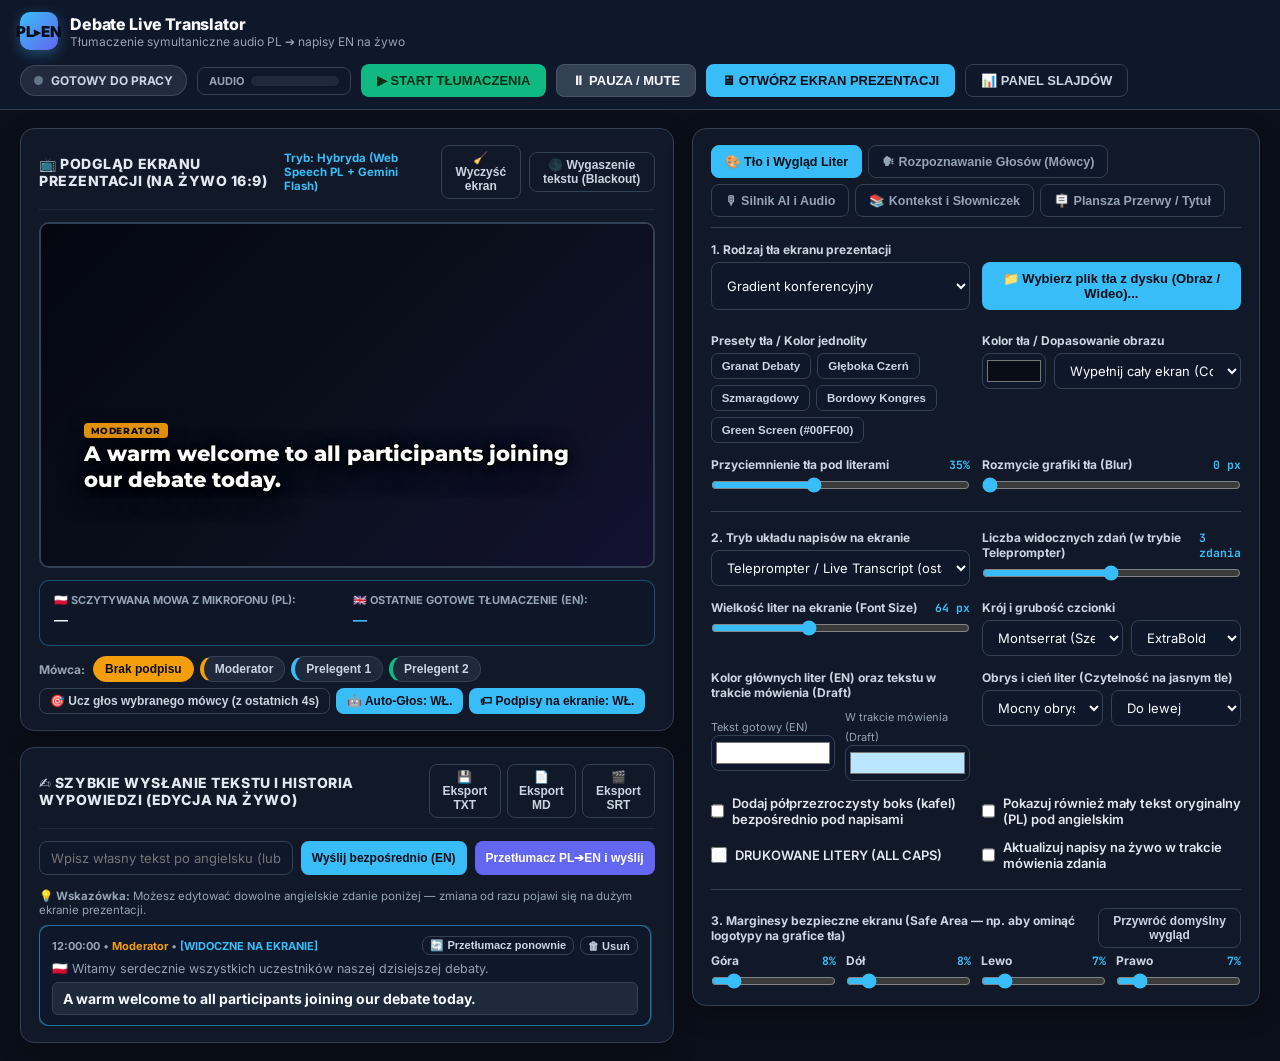
==== commit 45c251a7: "Add presentation support (PowerPoint/PDF slides with live subtitles, dedicated presenter panel on po" ====
--- a/index.html
+++ b/index.html
@@ -47,6 +47,11 @@
       <button id="btnOpenScreenWindow" class="btn btn-primary" title="Otwiera czyste okno prezentacji do przeciągnięcia na rzutnik / TV">
         🖥 OTWÓRZ EKRAN PREZENTACJI
       </button>
+
+      <!-- Otwieranie osobnego Panelu Sterowania Prezentacją (port 8766) -->
+      <button id="btnOpenPresenterWindow" class="btn btn-outline" title="Otwiera osobny panel wgrywania i sterowania slajdami PowerPoint / PDF (port 8766)">
+        📊 PANEL SLAJDÓW
+      </button>
     </div>
   </header>
 
@@ -82,6 +87,7 @@
           <div class="stage-bg-layer" id="prevBgLayer">
             <img id="prevBgImage" class="stage-bg-media hidden" alt="" />
             <video id="prevBgVideo" class="stage-bg-media hidden" autoplay loop muted playsinline></video>
+            <img id="prevSlideImg" class="stage-bg-media hidden" alt="" style="object-fit: contain; background: #000;" />
             <div id="prevBgOverlay" class="stage-bg-overlay"></div>
           </div>
           <div class="stage-safe-area" id="prevSafeArea">
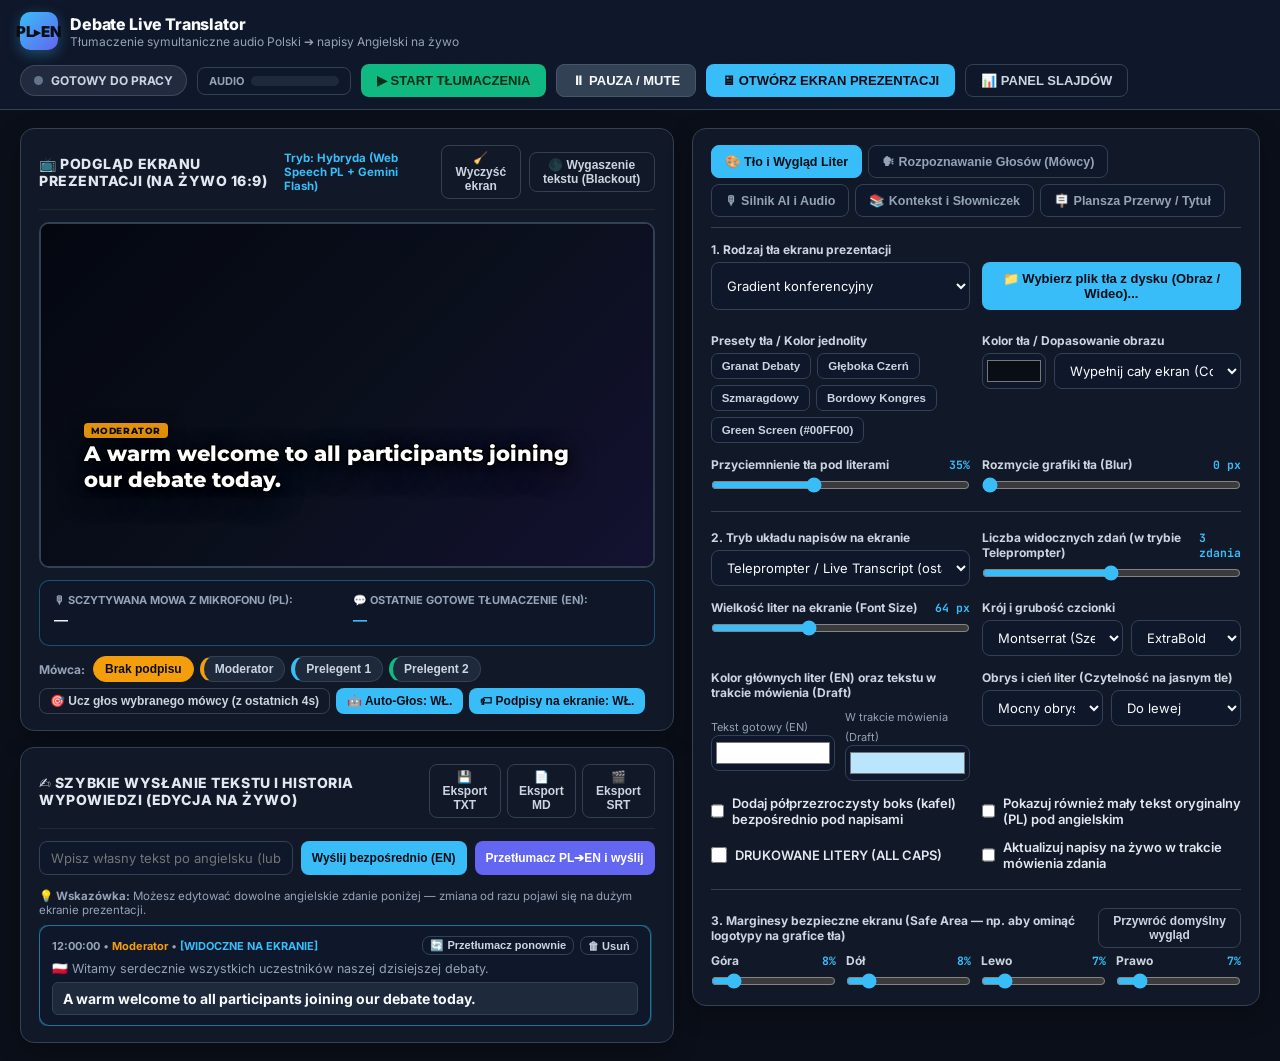
==== commit 56fdd823: "Add multi-language support (any-to-any: PL, DE, ES, IT, HU, EN, + auto-detect)" ====
--- a/index.html
+++ b/index.html
@@ -13,10 +13,10 @@
   <!-- PASEK GÓRNY OPERATORA -->
   <header class="op-header">
     <div class="op-brand">
-      <div class="op-logo-badge">PL▸EN</div>
+      <div id="opLangPairBadge" class="op-logo-badge">PL▸EN</div>
       <div>
         <div class="op-brand-title">Debate Live Translator</div>
-        <div class="op-brand-sub">Tłumaczenie symultaniczne audio PL ➔ napisy EN na żywo</div>
+        <div id="opBrandSub" class="op-brand-sub">Tłumaczenie symultaniczne audio PL ➔ napisy EN na żywo</div>
       </div>
     </div>
 
@@ -107,11 +107,11 @@
         <!-- Podgląd Live Draft (co system słyszy i tłumaczy w tym ułamku sekundy) -->
         <div class="live-draft-panel">
           <div>
-            <div class="draft-col-label">🇵🇱 Sczytywana mowa z mikrofonu (PL):</div>
+            <div id="lblSourceDraftTitle" class="draft-col-label">🎙 Sczytywana mowa z mikrofonu (PL):</div>
             <div id="liveDraftPl" class="draft-col-text">—</div>
           </div>
           <div>
-            <div class="draft-col-label">🇬🇧 Ostatnie gotowe tłumaczenie (EN):</div>
+            <div id="lblTargetDraftTitle" class="draft-col-label">💬 Ostatnie gotowe tłumaczenie (EN):</div>
             <div id="liveDraftEn" class="draft-col-text en">—</div>
           </div>
         </div>
@@ -496,11 +496,31 @@
             <div id="geminiTestResult" style="font-size: 12px; margin-top: 4px;"></div>
           </div>
 
+          <div class="field-group" style="background: rgba(56, 189, 248, 0.08); border: 1px solid rgba(56, 189, 248, 0.25); border-radius: 10px; padding: 12px; margin-bottom: 14px;">
+            <label class="field-label" style="margin-bottom: 8px; color: #bae6fd;">
+              <span>🌍 Kierunek tłumaczenia (Język źródłowy ➔ Język napisów)</span>
+            </label>
+            <div style="display: grid; grid-template-columns: 1fr auto 1fr; gap: 8px; align-items: end;">
+              <div>
+                <label class="field-label" style="font-size: 11px; margin-bottom: 4px;">Język mówiony (Źródło)</label>
+                <select id="selSourceLang" class="select"></select>
+              </div>
+              <button id="btnSwapLanguages" class="btn btn-outline btn-sm" style="height: 38px; padding: 0 12px;" title="Zamień języki miejscami (⇄)">⇄</button>
+              <div>
+                <label class="field-label" style="font-size: 11px; margin-bottom: 4px;">Język napisów (Cel)</label>
+                <select id="selTargetLang" class="select"></select>
+              </div>
+            </div>
+            <div id="langAutoHint" class="hidden" style="font-size: 11.5px; color: #38bdf8; margin-top: 6px;">
+              ✨ Tryb Auto-wykrywania języka używa bezpośredniego strumienia Audio ➔ Gemini (rozpoznaje język mówcy automatycznie w locie).
+            </div>
+          </div>
+
           <div class="form-grid">
             <div class="field-group">
               <label class="field-label">Tryb przetwarzania mowy i tłumaczenia</label>
               <select id="selEngineMode" class="select">
-                <option value="hybrid">1. Hybryda (Web Speech PL na żywo + Gemini Flash) — Najniższe opóźnienie</option>
+                <option value="hybrid">1. Hybryda (Web Speech na żywo + Gemini Flash) — Najniższe opóźnienie</option>
                 <option value="gemini-audio">2. Bezpośredni strumień Audio ➔ Gemini Multimodal Audio API</option>
                 <option value="demo">3. Tryb Demo / Symulacja Debaty (Test ekranu bez mikrofonu i klucza)</option>
               </select>
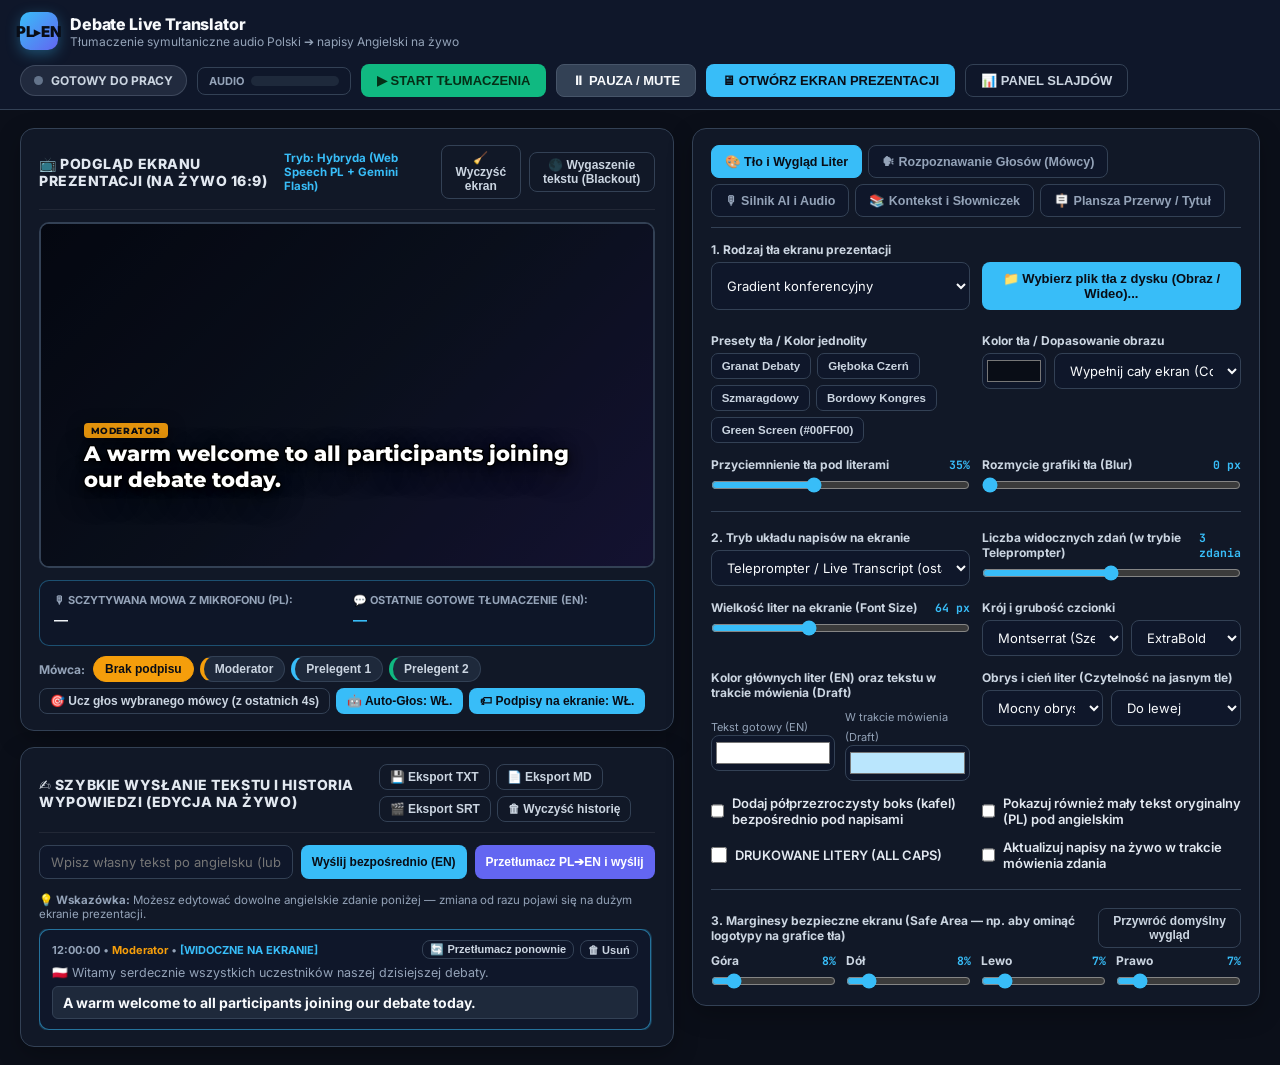
==== commit 029f1a85: "Add background animations, loop/transport controls, event playlist, and universal stage translation " ====
--- a/index.html
+++ b/index.html
@@ -87,7 +87,9 @@
           <div class="stage-bg-layer" id="prevBgLayer">
             <img id="prevBgImage" class="stage-bg-media hidden" alt="" />
             <video id="prevBgVideo" class="stage-bg-media hidden" autoplay loop muted playsinline></video>
-            <img id="prevSlideImg" class="stage-bg-media hidden" alt="" style="object-fit: contain; background: #000;" />
+            <img id="prevSlideImg" class="stage-bg-media hidden" alt="" style="object-fit: contain; background: transparent;" />
+            <video id="prevSlideVideo" class="stage-bg-media hidden" muted playsinline preload="auto" style="background: transparent;"></video>
+            <canvas id="prevSlideCanvas" class="stage-bg-media hidden" style="background: transparent;"></canvas>
             <div id="prevBgOverlay" class="stage-bg-overlay"></div>
           </div>
           <div class="stage-safe-area" id="prevSafeArea">
@@ -142,7 +144,7 @@
           <div class="card-title">
             <span>✍️ Szybkie Wysłanie Tekstu i Historia Wypowiedzi (Edycja na żywo)</span>
           </div>
-          <div style="display: flex; gap: 6px;">
+          <div style="display: flex; gap: 6px; flex-wrap: wrap;">
             <button id="btnExportTxt" class="btn btn-sm btn-outline" title="Zapisz pełny przebieg debaty do pliku TXT">
               💾 Eksport TXT
             </button>
@@ -151,6 +153,9 @@
             </button>
             <button id="btnExportSrt" class="btn btn-sm btn-outline" title="Zapisz napisy w formacie wideo SRT">
               🎬 Eksport SRT
+            </button>
+            <button id="btnClearHistory" class="btn btn-sm btn-outline" title="Wyczyść całą historię tłumaczenia">
+              🗑 Wyczyść historię
             </button>
           </div>
         </div>
@@ -627,19 +632,38 @@
             />
           </div>
 
-          <div style="display: flex; gap: 10px; flex-wrap: wrap;">
+          <div style="display: flex; gap: 10px; flex-wrap: wrap; align-items: center;">
             <button id="btnToggleBanner" class="btn btn-primary">
               🪧 Wyświetl planszę na ekranie prezentacji
             </button>
-            <button class="btn btn-outline btn-sm" data-banner-preset="welcome">
-              Preset: Powitanie (Welcome)
-            </button>
-            <button class="btn btn-outline btn-sm" data-banner-preset="break">
-              Preset: Przerwa (Short Break)
-            </button>
-            <button class="btn btn-outline btn-sm" data-banner-preset="qa">
-              Preset: Sesja Q&A
-            </button>
+            <button id="btnAddBannerPreset" class="btn btn-outline btn-sm" type="button">
+              ➕ Zapisz jako nowy preset
+            </button>
+          </div>
+
+          <div class="field-group" style="margin-top: 14px;">
+            <label class="field-label">Zapisane presety planszy (kliknij, aby wyświetlić; ✏️ aby edytować)</label>
+            <div id="bannerPresetsContainer" style="display: flex; gap: 8px; flex-wrap: wrap;"></div>
+          </div>
+
+          <div id="bannerPresetEditor" style="display: none; margin-top: 12px; padding: 12px; border: 1px solid rgba(255,255,255,0.12); border-radius: 8px; background: rgba(255,255,255,0.03);">
+            <div style="font-size: 13px; font-weight: 600; margin-bottom: 10px;" id="bannerPresetEditorTitle">Nowy preset planszy</div>
+            <div class="field-group" style="margin-bottom: 8px;">
+              <label class="field-label">Nazwa przycisku (np. Przerwa kawowa)</label>
+              <input type="text" id="inpPresetLabel" class="input" placeholder="np. Obiad / Lunch" />
+            </div>
+            <div class="field-group" style="margin-bottom: 8px;">
+              <label class="field-label">Główny tytuł planszy</label>
+              <input type="text" id="inpPresetTitle" class="input" placeholder="np. LUNCH BREAK" />
+            </div>
+            <div class="field-group" style="margin-bottom: 10px;">
+              <label class="field-label">Podtytuł / informacja dodatkowa</label>
+              <input type="text" id="inpPresetSubtitle" class="input" placeholder="np. Back at 14:00" />
+            </div>
+            <div style="display: flex; gap: 8px;">
+              <button id="btnSaveBannerPreset" class="btn btn-primary btn-sm" type="button">💾 Zapisz preset</button>
+              <button id="btnCancelBannerPreset" class="btn btn-outline btn-sm" type="button">Anuluj</button>
+            </div>
           </div>
         </div>
       </section>
--- a/app.css
+++ b/app.css
@@ -64,6 +64,92 @@
   object-position: center center;
 }
 
+.stage-slide-outgoing {
+  pointer-events: none;
+  z-index: 0;
+}
+
+/* Przejścia biznesowe między slajdami */
+@keyframes slideFadeIn {
+  from { opacity: 0; }
+  to { opacity: 1; }
+}
+@keyframes slideFadeOut {
+  from { opacity: 1; }
+  to { opacity: 0; }
+}
+
+@keyframes slideGlideInNext {
+  from { opacity: 0; transform: translate3d(3.5%, 0, 0); }
+  to { opacity: 1; transform: translate3d(0, 0, 0); }
+}
+@keyframes slideGlideOutNext {
+  from { opacity: 1; transform: translate3d(0, 0, 0); }
+  to { opacity: 0; transform: translate3d(-2.5%, 0, 0); }
+}
+
+@keyframes slideGlideInPrev {
+  from { opacity: 0; transform: translate3d(-3.5%, 0, 0); }
+  to { opacity: 1; transform: translate3d(0, 0, 0); }
+}
+@keyframes slideGlideOutPrev {
+  from { opacity: 1; transform: translate3d(0, 0, 0); }
+  to { opacity: 0; transform: translate3d(2.5%, 0, 0); }
+}
+
+@keyframes slideZoomIn {
+  from { opacity: 0; transform: scale(1.03); }
+  to { opacity: 1; transform: scale(1); }
+}
+@keyframes slideZoomOut {
+  from { opacity: 1; transform: scale(1); }
+  to { opacity: 0; transform: scale(0.985); }
+}
+
+.slide-trans-in-fade {
+  will-change: opacity;
+  backface-visibility: hidden;
+  animation: slideFadeIn 650ms cubic-bezier(0.22, 1, 0.36, 1) forwards;
+}
+.slide-trans-out-fade {
+  will-change: opacity;
+  backface-visibility: hidden;
+  animation: slideFadeOut 650ms cubic-bezier(0.22, 1, 0.36, 1) forwards;
+}
+
+.slide-trans-in-slide-next {
+  will-change: opacity, transform;
+  backface-visibility: hidden;
+  animation: slideGlideInNext 680ms cubic-bezier(0.22, 1, 0.36, 1) forwards;
+}
+.slide-trans-out-slide-next {
+  will-change: opacity, transform;
+  backface-visibility: hidden;
+  animation: slideGlideOutNext 680ms cubic-bezier(0.22, 1, 0.36, 1) forwards;
+}
+
+.slide-trans-in-slide-prev {
+  will-change: opacity, transform;
+  backface-visibility: hidden;
+  animation: slideGlideInPrev 680ms cubic-bezier(0.22, 1, 0.36, 1) forwards;
+}
+.slide-trans-out-slide-prev {
+  will-change: opacity, transform;
+  backface-visibility: hidden;
+  animation: slideGlideOutPrev 680ms cubic-bezier(0.22, 1, 0.36, 1) forwards;
+}
+
+.slide-trans-in-zoom-fade {
+  will-change: opacity, transform;
+  backface-visibility: hidden;
+  animation: slideZoomIn 720ms cubic-bezier(0.22, 1, 0.36, 1) forwards;
+}
+.slide-trans-out-zoom-fade {
+  will-change: opacity, transform;
+  backface-visibility: hidden;
+  animation: slideZoomOut 720ms cubic-bezier(0.22, 1, 0.36, 1) forwards;
+}
+
 .stage-bg-overlay {
   position: absolute;
   inset: 0;
